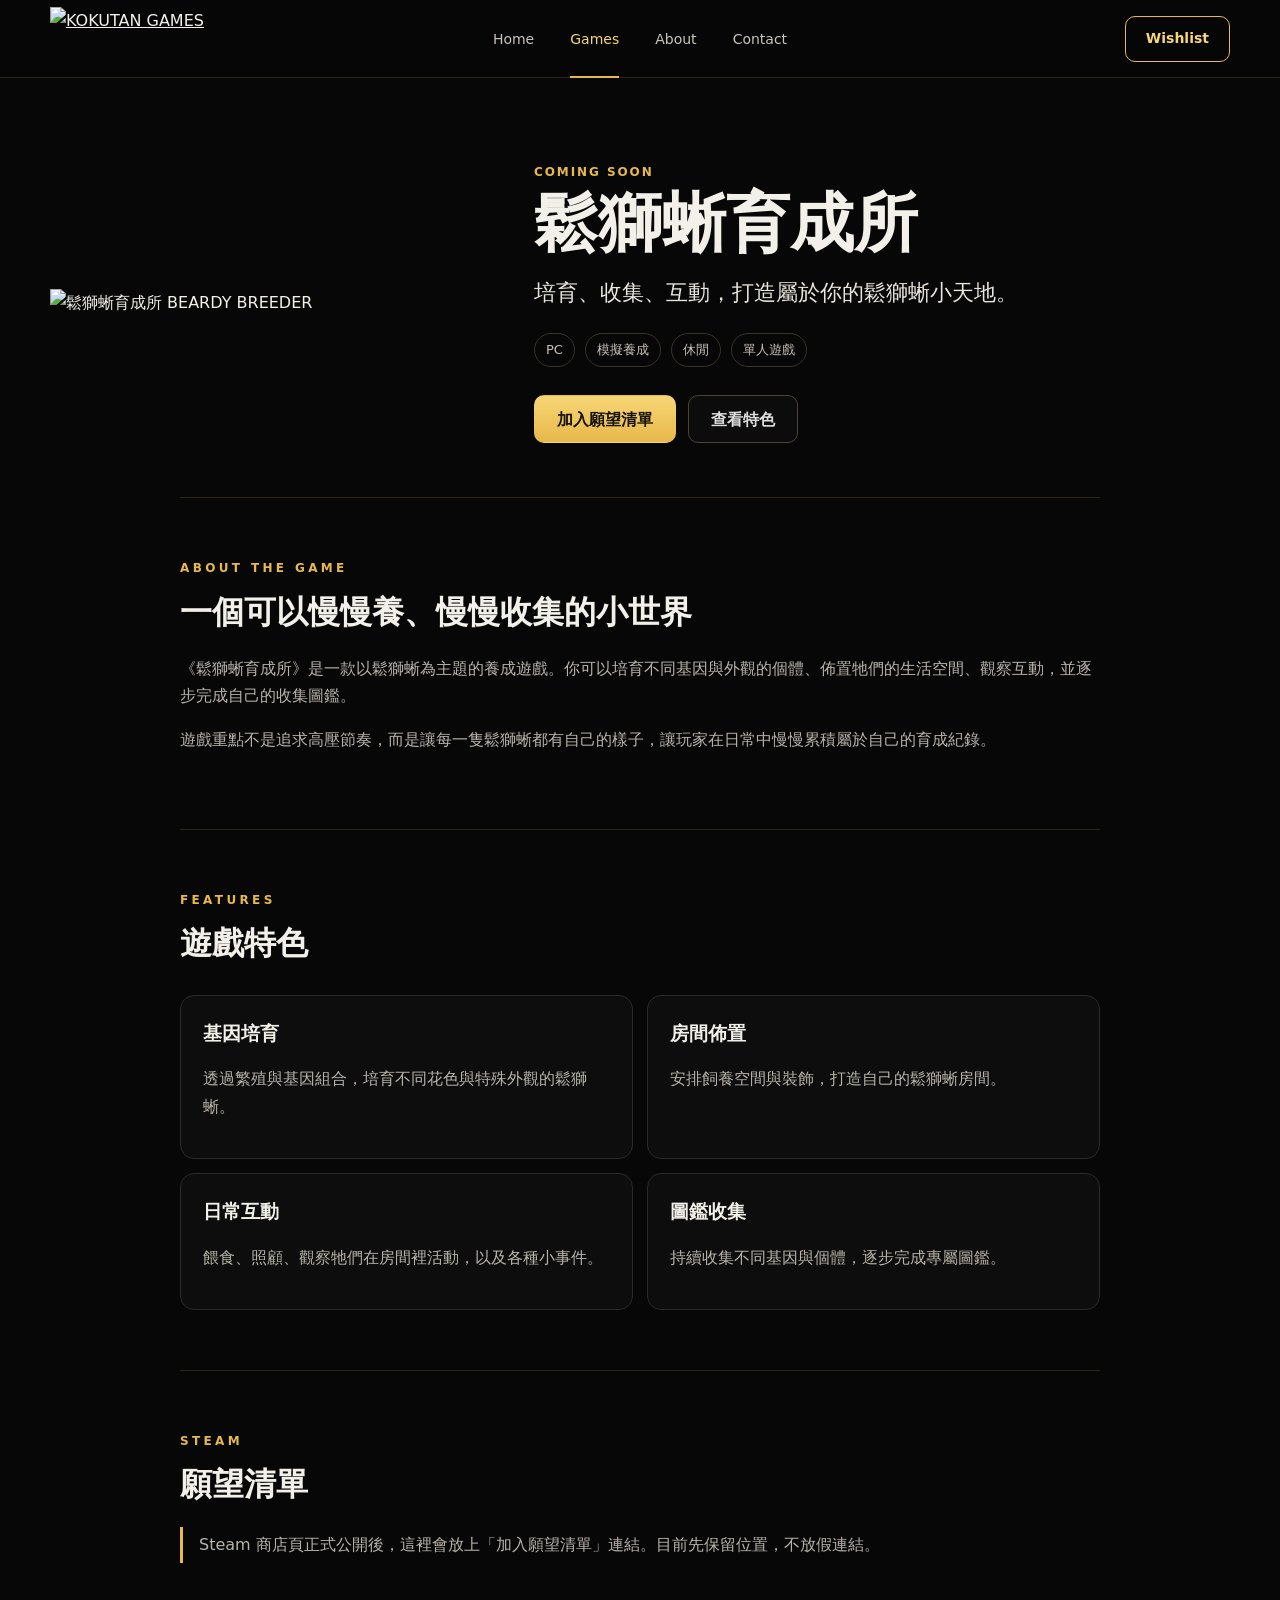
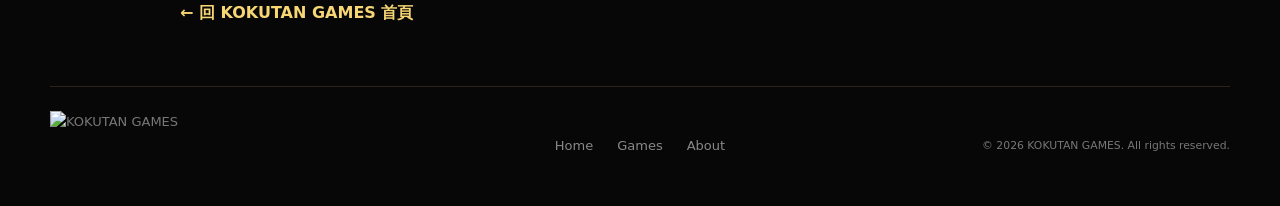
==== games/beardy-breeder.html @ 9c09c3dc "Add Beardie Breeder game page" ====
<!doctype html>
<html lang="zh-Hant">
<head>
  <meta charset="utf-8">
  <meta name="viewport" content="width=device-width,initial-scale=1">
  <title>鬆獅蜥育成所 | KOKUTAN GAMES</title>
  <meta name="description" content="鬆獅蜥育成所 — 培育、收集、互動，打造屬於你的鬆獅蜥小天地。">
  <link rel="stylesheet" href="../style.css">
</head>
<body>
  <header class="site-header">
    <a class="brand" href="../"><img src="../assets/logo-wide.webp" alt="KOKUTAN GAMES"></a>
    <nav class="nav"><a href="../">Home</a><a class="active" href="../#games">Games</a><a href="../#about">About</a><a href="mailto:">Contact</a></nav>
    <a class="header-cta" href="#wishlist">Wishlist</a>
  </header>

  <main>
    <section class="detail-hero">
      <div class="detail-logo"><img src="../assets/beardy-logo.webp" alt="鬆獅蜥育成所 BEARDY BREEDER"></div>
      <div class="detail-copy">
        <p class="status">COMING SOON</p>
        <h1>鬆獅蜥育成所</h1>
        <p class="lead">培育、收集、互動，打造屬於你的鬆獅蜥小天地。</p>
        <div class="detail-meta"><span class="chip">PC</span><span class="chip">模擬養成</span><span class="chip">休閒</span><span class="chip">單人遊戲</span></div>
        <div class="actions"><a class="button primary" href="#wishlist">加入願望清單</a><a class="button secondary" href="#features">查看特色</a></div>
      </div>
    </section>

    <section class="content-block">
      <span class="eyebrow">ABOUT THE GAME</span>
      <h2>一個可以慢慢養、慢慢收集的小世界</h2>
      <p>《鬆獅蜥育成所》是一款以鬆獅蜥為主題的養成遊戲。你可以培育不同基因與外觀的個體、佈置牠們的生活空間、觀察互動，並逐步完成自己的收集圖鑑。</p>
      <p>遊戲重點不是追求高壓節奏，而是讓每一隻鬆獅蜥都有自己的樣子，讓玩家在日常中慢慢累積屬於自己的育成紀錄。</p>
    </section>

    <section class="content-block" id="features">
      <span class="eyebrow">FEATURES</span>
      <h2>遊戲特色</h2>
      <div class="detail-features">
        <div class="detail-feature"><h3>基因培育</h3><p>透過繁殖與基因組合，培育不同花色與特殊外觀的鬆獅蜥。</p></div>
        <div class="detail-feature"><h3>房間佈置</h3><p>安排飼養空間與裝飾，打造自己的鬆獅蜥房間。</p></div>
        <div class="detail-feature"><h3>日常互動</h3><p>餵食、照顧、觀察牠們在房間裡活動，以及各種小事件。</p></div>
        <div class="detail-feature"><h3>圖鑑收集</h3><p>持續收集不同基因與個體，逐步完成專屬圖鑑。</p></div>
      </div>
    </section>

    <section class="content-block" id="wishlist">
      <span class="eyebrow">STEAM</span>
      <h2>願望清單</h2>
      <p class="note">Steam 商店頁正式公開後，這裡會放上「加入願望清單」連結。目前先保留位置，不放假連結。</p>
      <a class="back-link" href="../">← 回 KOKUTAN GAMES 首頁</a>
    </section>
  </main>

  <footer class="site-footer"><img src="../assets/logo-wide.webp" alt="KOKUTAN GAMES"><div class="footer-links"><a href="../">Home</a><a href="../#games">Games</a><a href="../#about">About</a></div><small>© 2026 KOKUTAN GAMES. All rights reserved.</small></footer>
</body>
</html>
---- style.css ----
*{box-sizing:border-box}
:root{--bg:#070707;--panel:#0d0d0d;--panel2:#111;--text:#f3f0e9;--muted:#a8a39a;--line:#2a2418;--gold:#e7b84b;--gold2:#f7d674;--max:1180px}
html{scroll-behavior:smooth}body{margin:0;font-family:Inter,ui-sans-serif,system-ui,-apple-system,"Segoe UI","Noto Sans TC","PingFang TC",sans-serif;color:var(--text);background:var(--bg);line-height:1.7}a{color:inherit}img{max-width:100%}
.site-header{height:78px;padding:0 max(24px,calc((100vw - var(--max))/2));display:grid;grid-template-columns:1fr auto 1fr;align-items:center;border-bottom:1px solid var(--line);background:rgba(7,7,7,.96);position:sticky;top:0;z-index:10}.brand{display:flex;align-items:center;width:220px;height:64px}.brand img{width:100%;height:100%;object-fit:contain;object-position:left center}.nav{display:flex;gap:36px;align-items:center}.nav a{text-decoration:none;color:#c9c4bb;font-size:14px;padding:28px 0 24px;border-bottom:2px solid transparent}.nav a:hover,.nav a.active{color:var(--gold2);border-color:var(--gold)}.header-cta{justify-self:end;text-decoration:none;border:1px solid var(--gold);color:var(--gold2);padding:10px 20px;border-radius:10px;font-weight:700;font-size:14px}
.hero{min-height:620px;display:grid;place-items:center;text-align:center;border-bottom:1px solid var(--line);background:radial-gradient(circle at 50% 36%,rgba(231,184,75,.12),transparent 32%),linear-gradient(180deg,#090909 0%,#070707 100%)}.hero-inner{width:min(900px,calc(100% - 40px));padding:54px 0 64px}.hero-logo{display:block;width:370px;max-width:76vw;aspect-ratio:1/1;object-fit:contain;margin:0 auto 4px;border-radius:4px}.hero h1{margin:-16px 0 6px;font-size:clamp(38px,6vw,68px);letter-spacing:.14em;font-weight:650}.lead{margin:0;font-size:clamp(20px,3vw,30px);color:#e9e5dc}.sublead{margin:8px auto 24px;color:var(--muted);max-width:680px}.button{display:inline-flex;align-items:center;justify-content:center;gap:10px;min-height:48px;padding:0 22px;border-radius:10px;text-decoration:none;font-weight:800;border:1px solid transparent;transition:.2s ease}.button:hover{transform:translateY(-1px)}.primary{background:linear-gradient(180deg,var(--gold2),var(--gold));color:#17120a}.secondary{border-color:#4d4534;background:#0c0c0c;color:#ddd}
.section{width:min(var(--max),calc(100% - 40px));margin:0 auto;padding:82px 0}.section-heading{margin-bottom:28px}.eyebrow{display:block;color:var(--gold);font-size:12px;font-weight:800;letter-spacing:.28em;margin-bottom:6px}.section h2{font-size:clamp(28px,4vw,42px);margin:0;line-height:1.2}.featured-card{display:grid;grid-template-columns:minmax(280px,440px) 1fr;gap:56px;align-items:center;padding:40px;border:1px solid var(--line);background:linear-gradient(135deg,#0c0c0c,#10100f);border-radius:18px}.game-logo-wrap{display:grid;place-items:center;min-height:340px}.game-logo-wrap img{width:100%;max-height:390px;object-fit:contain}.status{color:var(--gold);font-size:12px;font-weight:800;letter-spacing:.16em;margin:0 0 4px}.featured-copy h3,.small-game-card h3{font-size:clamp(30px,4vw,46px);margin:0 0 8px;line-height:1.2}.game-tagline{color:#c9c4ba;font-size:18px;margin:0 0 24px}.feature-grid{display:grid;grid-template-columns:repeat(3,1fr);gap:12px;margin:24px 0}.mini-feature{min-height:72px;border:1px solid #34302a;border-radius:10px;display:flex;align-items:center;gap:10px;padding:0 16px;background:#0a0a0a;font-weight:700}.icon{color:var(--gold2);font-size:22px}.actions{display:flex;gap:12px;flex-wrap:wrap}.small-game-card{margin-top:28px;display:grid;grid-template-columns:220px 1fr;gap:30px;align-items:center;padding:26px;border:1px solid #222;border-radius:16px;background:#0b0b0b}.small-game-card img{width:100%;max-height:180px;object-fit:contain;background:#111;border-radius:10px}.small-game-card h3{font-size:28px}.small-game-card p{color:var(--muted);margin:6px 0 8px}.text-link{color:var(--gold2);text-decoration:none;font-weight:800}.about-section{border-top:1px solid var(--line);text-align:center;max-width:850px}.about-section p{color:var(--muted);font-size:17px}.site-footer{min-height:120px;width:min(var(--max),calc(100% - 40px));margin:0 auto;border-top:1px solid var(--line);display:grid;grid-template-columns:1fr auto 1fr;align-items:center;gap:24px;color:#777;font-size:13px}.site-footer img{width:190px;height:70px;object-fit:contain;object-position:left center}.footer-links{display:flex;gap:24px}.footer-links a{text-decoration:none;color:#888}.site-footer small{justify-self:end}
.detail-hero{width:min(var(--max),calc(100% - 40px));margin:0 auto;padding:84px 0 54px;display:grid;grid-template-columns:420px 1fr;gap:64px;align-items:center}.detail-logo img{width:100%;max-height:430px;object-fit:contain}.detail-copy h1{font-size:clamp(38px,6vw,64px);margin:0 0 12px;line-height:1.18}.detail-copy .lead{font-size:22px}.detail-meta{display:flex;gap:10px;flex-wrap:wrap;margin:22px 0 28px}.chip{border:1px solid #393329;color:#c7c0b5;border-radius:999px;padding:5px 11px;font-size:13px}.content-block{width:min(920px,calc(100% - 40px));margin:0 auto;padding:60px 0;border-top:1px solid var(--line)}.content-block h2{font-size:32px;margin:0 0 14px}.content-block p,.content-block li{color:#b9b3aa}.detail-features{display:grid;grid-template-columns:repeat(2,1fr);gap:14px;margin-top:24px}.detail-feature{border:1px solid #2e2a23;background:#0d0d0d;border-radius:14px;padding:22px}.detail-feature h3{margin:0 0 6px}.note{border-left:3px solid var(--gold);padding:4px 0 4px 16px;color:#cfc7b8}.download-box{padding:24px;border:1px solid #312a1e;background:#0d0c0a;border-radius:14px}code{word-break:break-all;color:#dfc782}.back-link{display:inline-block;margin-top:20px;color:var(--gold2);text-decoration:none;font-weight:800}
@media (max-width:860px){.site-header{grid-template-columns:1fr auto;height:70px}.brand{width:180px;height:56px}.nav{display:none}.header-cta{font-size:13px;padding:8px 14px}.hero{min-height:570px}.hero-logo{width:310px}.hero h1{letter-spacing:.09em}.featured-card{grid-template-columns:1fr;gap:24px;padding:26px}.game-logo-wrap{min-height:auto}.game-logo-wrap img{max-height:320px}.feature-grid{grid-template-columns:1fr}.small-game-card{grid-template-columns:1fr}.small-game-card img{max-width:280px}.site-footer{grid-template-columns:1fr;text-align:center;padding:28px 0}.site-footer img{margin:auto;object-position:center}.site-footer small{justify-self:center}.detail-hero{grid-template-columns:1fr;gap:20px;padding-top:50px}.detail-logo{max-width:500px;margin:auto}}
@media (max-width:520px){.hero-inner{padding-top:34px}.hero-logo{width:270px}.hero h1{font-size:36px}.section{padding:58px 0}.featured-card{padding:20px}.actions .button{width:100%}.detail-features{grid-template-columns:1fr}}
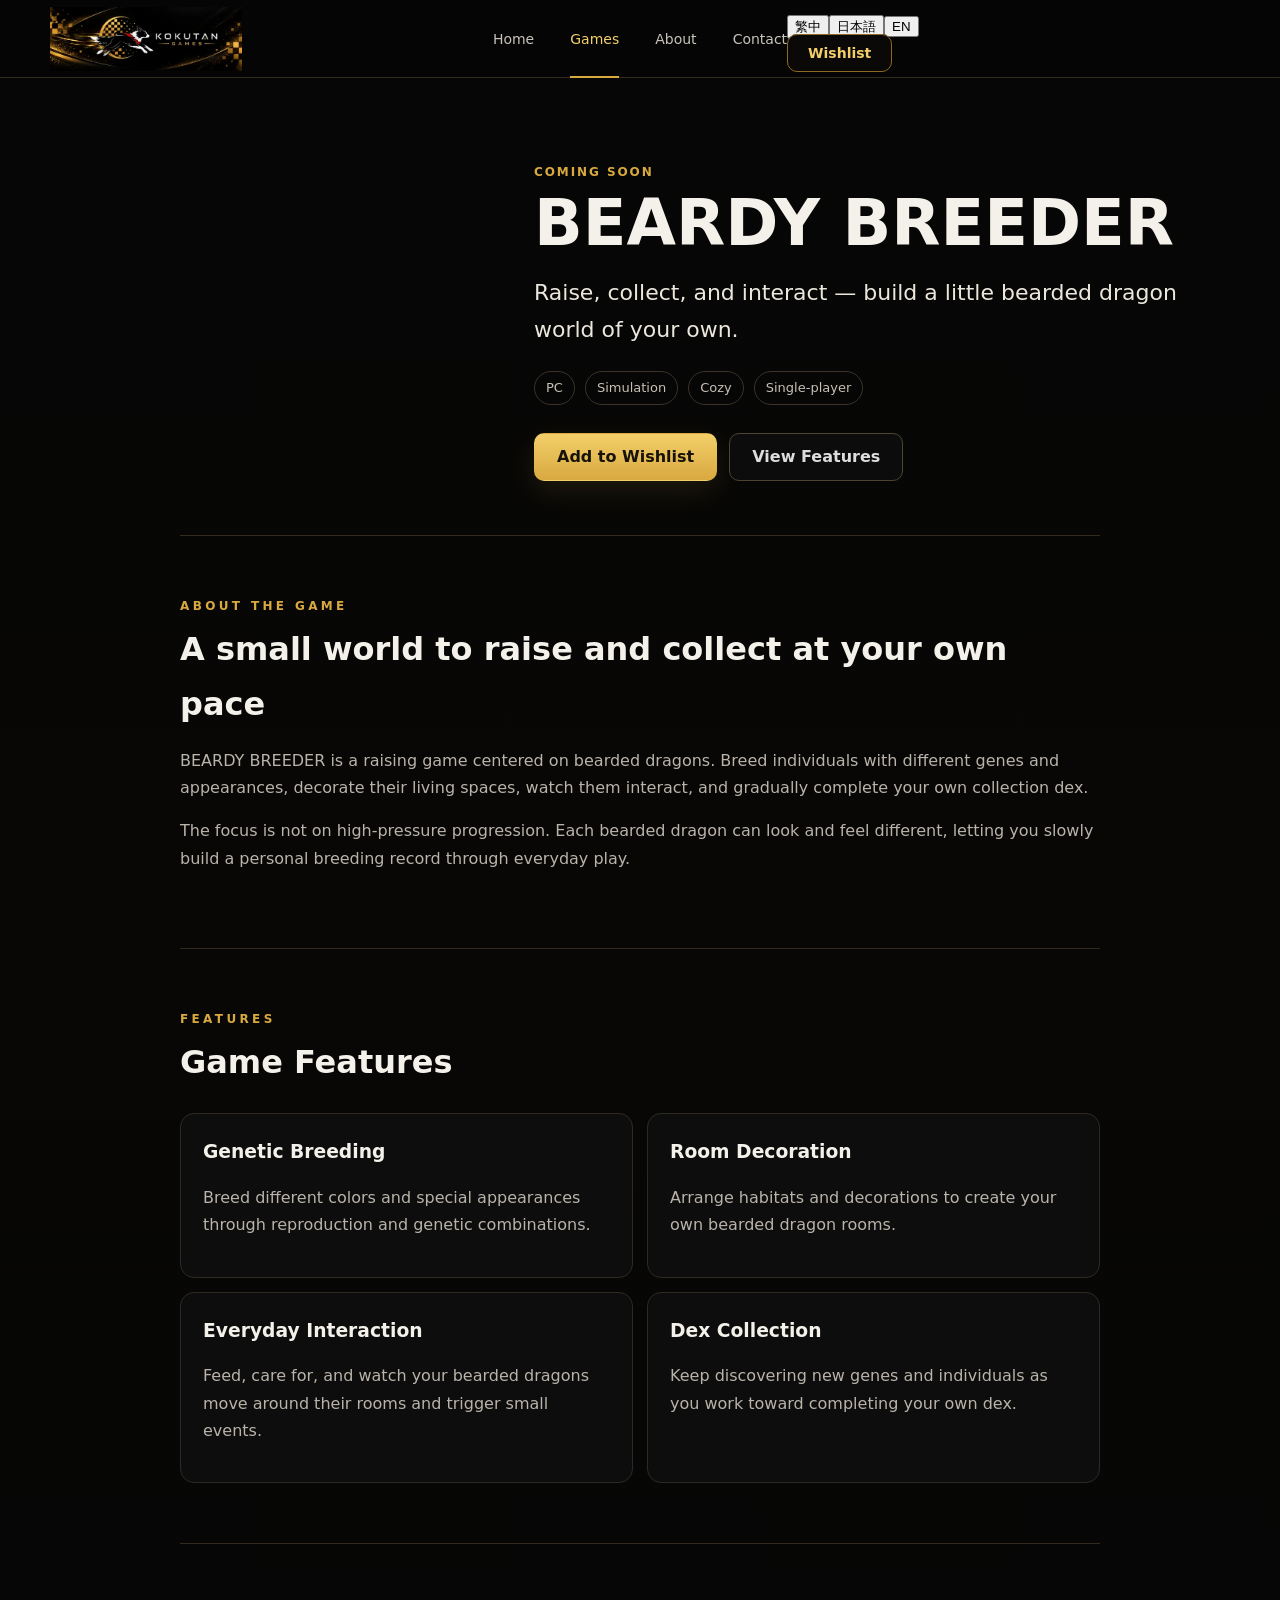
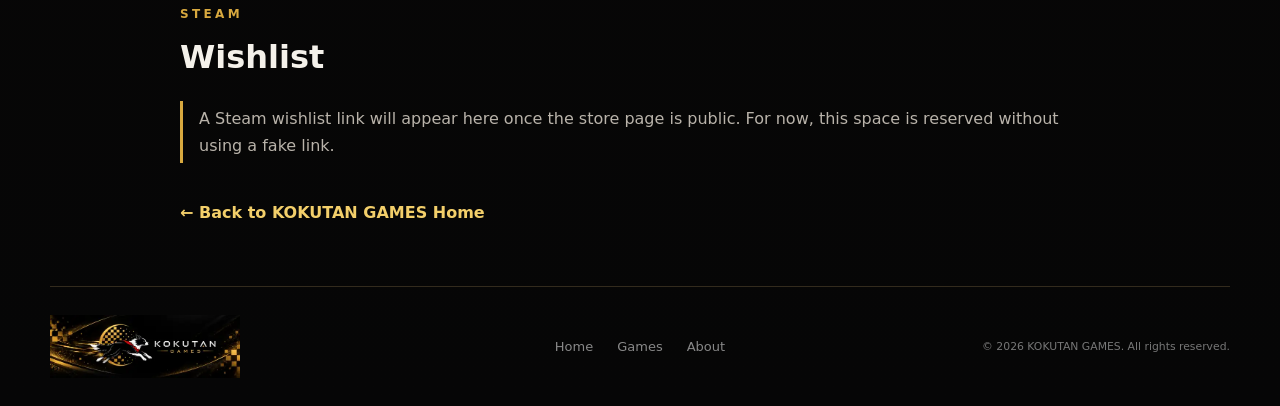
==== commit 694d5469: "Add three-language support to Beardy Breeder page" ====
--- a/games/beardy-breeder.html
+++ b/games/beardy-breeder.html
@@ -7,51 +7,52 @@
   <meta name="description" content="鬆獅蜥育成所 — 培育、收集、互動，打造屬於你的鬆獅蜥小天地。">
   <link rel="stylesheet" href="../style.css">
 </head>
-<body>
+<body data-page="beardy">
   <header class="site-header">
-    <a class="brand" href="../"><img src="../assets/logo-wide.webp" alt="KOKUTAN GAMES"></a>
-    <nav class="nav"><a href="../">Home</a><a class="active" href="../#games">Games</a><a href="../#about">About</a><a href="mailto:">Contact</a></nav>
-    <a class="header-cta" href="#wishlist">Wishlist</a>
+    <a class="brand" href="../" aria-label="KOKUTAN GAMES"><img src="../assets/logo-wide.webp" alt="KOKUTAN GAMES"></a>
+    <nav class="nav"><a href="../" data-i18n="nav.home">Home</a><a class="active" href="../#games" data-i18n="nav.games">Games</a><a href="../#about" data-i18n="nav.about">About</a><a href="mailto:" data-i18n="nav.contact">Contact</a></nav>
+    <div class="header-tools"><div class="language-switcher" aria-label="Language"><button type="button" data-lang-btn="zh-Hant">繁中</button><button type="button" data-lang-btn="ja">日本語</button><button type="button" data-lang-btn="en">EN</button></div><a class="header-cta" href="#wishlist" data-i18n="nav.wishlist">願望清單</a></div>
   </header>
 
   <main>
     <section class="detail-hero">
-      <div class="detail-logo"><img src="../assets/beardy-logo.webp" alt="鬆獅蜥育成所 BEARDY BREEDER"></div>
+      <div class="detail-logo"><img src="../assets/beardy-logo.webp" data-logo-localized data-logo-zh="../assets/beardy-logo.webp" data-logo-ja="../assets/beardy-logo-ja.png" data-logo-en="../assets/beardy-logo-en.png" alt="鬆獅蜥育成所"></div>
       <div class="detail-copy">
-        <p class="status">COMING SOON</p>
-        <h1>鬆獅蜥育成所</h1>
-        <p class="lead">培育、收集、互動，打造屬於你的鬆獅蜥小天地。</p>
-        <div class="detail-meta"><span class="chip">PC</span><span class="chip">模擬養成</span><span class="chip">休閒</span><span class="chip">單人遊戲</span></div>
-        <div class="actions"><a class="button primary" href="#wishlist">加入願望清單</a><a class="button secondary" href="#features">查看特色</a></div>
+        <p class="status" data-i18n="game.status">即將推出</p>
+        <h1 data-i18n="game.title">鬆獅蜥育成所</h1>
+        <p class="lead" data-i18n="game.lead">培育、收集、互動，打造屬於你的鬆獅蜥小天地。</p>
+        <div class="detail-meta"><span class="chip">PC</span><span class="chip" data-i18n="tag.sim">模擬養成</span><span class="chip" data-i18n="tag.cozy">休閒療癒</span><span class="chip" data-i18n="tag.single">單人遊戲</span></div>
+        <div class="actions"><a class="button primary" href="#wishlist" data-i18n="cta.wishlist">加入願望清單</a><a class="button secondary" href="#features" data-i18n="cta.features">查看特色</a></div>
       </div>
     </section>
 
     <section class="content-block">
-      <span class="eyebrow">ABOUT THE GAME</span>
-      <h2>一個可以慢慢養、慢慢收集的小世界</h2>
-      <p>《鬆獅蜥育成所》是一款以鬆獅蜥為主題的養成遊戲。你可以培育不同基因與外觀的個體、佈置牠們的生活空間、觀察互動，並逐步完成自己的收集圖鑑。</p>
-      <p>遊戲重點不是追求高壓節奏，而是讓每一隻鬆獅蜥都有自己的樣子，讓玩家在日常中慢慢累積屬於自己的育成紀錄。</p>
+      <span class="eyebrow" data-i18n="about.eyebrow">關於遊戲</span>
+      <h2 data-i18n="about.heading">一個可以慢慢養、慢慢收集的小世界</h2>
+      <p data-i18n="about.p1">《鬆獅蜥育成所》是一款以鬆獅蜥為主題的養成遊戲。你可以培育不同基因與外觀的個體、佈置牠們的生活空間、觀察互動，並逐步完成自己的收集圖鑑。</p>
+      <p data-i18n="about.p2">遊戲重點不是追求高壓節奏，而是讓每一隻鬆獅蜥都有自己的樣子，讓玩家在日常中慢慢累積屬於自己的育成紀錄。</p>
     </section>
 
     <section class="content-block" id="features">
-      <span class="eyebrow">FEATURES</span>
-      <h2>遊戲特色</h2>
+      <span class="eyebrow" data-i18n="features.eyebrow">遊戲特色</span>
+      <h2 data-i18n="features.heading">遊戲特色</h2>
       <div class="detail-features">
-        <div class="detail-feature"><h3>基因培育</h3><p>透過繁殖與基因組合，培育不同花色與特殊外觀的鬆獅蜥。</p></div>
-        <div class="detail-feature"><h3>房間佈置</h3><p>安排飼養空間與裝飾，打造自己的鬆獅蜥房間。</p></div>
-        <div class="detail-feature"><h3>日常互動</h3><p>餵食、照顧、觀察牠們在房間裡活動，以及各種小事件。</p></div>
-        <div class="detail-feature"><h3>圖鑑收集</h3><p>持續收集不同基因與個體，逐步完成專屬圖鑑。</p></div>
+        <div class="detail-feature"><h3 data-i18n="f1.title">基因培育</h3><p data-i18n="f1.body">透過繁殖與基因組合，培育不同花色與特殊外觀的鬆獅蜥。</p></div>
+        <div class="detail-feature"><h3 data-i18n="f2.title">房間佈置</h3><p data-i18n="f2.body">安排飼養空間與裝飾，打造自己的鬆獅蜥房間。</p></div>
+        <div class="detail-feature"><h3 data-i18n="f3.title">日常互動</h3><p data-i18n="f3.body">餵食、照顧、觀察牠們在房間裡活動，以及各種小事件。</p></div>
+        <div class="detail-feature"><h3 data-i18n="f4.title">圖鑑收集</h3><p data-i18n="f4.body">持續收集不同基因與個體，逐步完成專屬圖鑑。</p></div>
       </div>
     </section>
 
     <section class="content-block" id="wishlist">
       <span class="eyebrow">STEAM</span>
-      <h2>願望清單</h2>
-      <p class="note">Steam 商店頁正式公開後，這裡會放上「加入願望清單」連結。目前先保留位置，不放假連結。</p>
-      <a class="back-link" href="../">← 回 KOKUTAN GAMES 首頁</a>
+      <h2 data-i18n="wish.heading">願望清單</h2>
+      <p class="note" data-i18n="wish.note">Steam 商店頁正式公開後，這裡會放上「加入願望清單」連結。目前先保留位置，不放假連結。</p>
+      <a class="back-link" href="../" data-i18n="back">← 回 KOKUTAN GAMES 首頁</a>
     </section>
   </main>
 
-  <footer class="site-footer"><img src="../assets/logo-wide.webp" alt="KOKUTAN GAMES"><div class="footer-links"><a href="../">Home</a><a href="../#games">Games</a><a href="../#about">About</a></div><small>© 2026 KOKUTAN GAMES. All rights reserved.</small></footer>
+  <footer class="site-footer"><img src="../assets/logo-wide.webp" alt="KOKUTAN GAMES"><div class="footer-links"><a href="../" data-i18n="nav.home">Home</a><a href="../#games" data-i18n="nav.games">Games</a><a href="../#about" data-i18n="nav.about">About</a></div><small data-i18n="footer.rights">© 2026 KOKUTAN GAMES. All rights reserved.</small></footer>
+  <script src="../i18n.js" defer></script>
 </body>
-</html>
+</html>
--- a/style.css
+++ b/style.css
@@ -1,9 +1,9 @@
 *{box-sizing:border-box}
-:root{--bg:#070707;--panel:#0d0d0d;--panel2:#111;--text:#f3f0e9;--muted:#a8a39a;--line:#2a2418;--gold:#e7b84b;--gold2:#f7d674;--max:1180px}
-html{scroll-behavior:smooth}body{margin:0;font-family:Inter,ui-sans-serif,system-ui,-apple-system,"Segoe UI","Noto Sans TC","PingFang TC",sans-serif;color:var(--text);background:var(--bg);line-height:1.7}a{color:inherit}img{max-width:100%}
-.site-header{height:78px;padding:0 max(24px,calc((100vw - var(--max))/2));display:grid;grid-template-columns:1fr auto 1fr;align-items:center;border-bottom:1px solid var(--line);background:rgba(7,7,7,.96);position:sticky;top:0;z-index:10}.brand{display:flex;align-items:center;width:220px;height:64px}.brand img{width:100%;height:100%;object-fit:contain;object-position:left center}.nav{display:flex;gap:36px;align-items:center}.nav a{text-decoration:none;color:#c9c4bb;font-size:14px;padding:28px 0 24px;border-bottom:2px solid transparent}.nav a:hover,.nav a.active{color:var(--gold2);border-color:var(--gold)}.header-cta{justify-self:end;text-decoration:none;border:1px solid var(--gold);color:var(--gold2);padding:10px 20px;border-radius:10px;font-weight:700;font-size:14px}
-.hero{min-height:620px;display:grid;place-items:center;text-align:center;border-bottom:1px solid var(--line);background:radial-gradient(circle at 50% 36%,rgba(231,184,75,.12),transparent 32%),linear-gradient(180deg,#090909 0%,#070707 100%)}.hero-inner{width:min(900px,calc(100% - 40px));padding:54px 0 64px}.hero-logo{display:block;width:370px;max-width:76vw;aspect-ratio:1/1;object-fit:contain;margin:0 auto 4px;border-radius:4px}.hero h1{margin:-16px 0 6px;font-size:clamp(38px,6vw,68px);letter-spacing:.14em;font-weight:650}.lead{margin:0;font-size:clamp(20px,3vw,30px);color:#e9e5dc}.sublead{margin:8px auto 24px;color:var(--muted);max-width:680px}.button{display:inline-flex;align-items:center;justify-content:center;gap:10px;min-height:48px;padding:0 22px;border-radius:10px;text-decoration:none;font-weight:800;border:1px solid transparent;transition:.2s ease}.button:hover{transform:translateY(-1px)}.primary{background:linear-gradient(180deg,var(--gold2),var(--gold));color:#17120a}.secondary{border-color:#4d4534;background:#0c0c0c;color:#ddd}
-.section{width:min(var(--max),calc(100% - 40px));margin:0 auto;padding:82px 0}.section-heading{margin-bottom:28px}.eyebrow{display:block;color:var(--gold);font-size:12px;font-weight:800;letter-spacing:.28em;margin-bottom:6px}.section h2{font-size:clamp(28px,4vw,42px);margin:0;line-height:1.2}.featured-card{display:grid;grid-template-columns:minmax(280px,440px) 1fr;gap:56px;align-items:center;padding:40px;border:1px solid var(--line);background:linear-gradient(135deg,#0c0c0c,#10100f);border-radius:18px}.game-logo-wrap{display:grid;place-items:center;min-height:340px}.game-logo-wrap img{width:100%;max-height:390px;object-fit:contain}.status{color:var(--gold);font-size:12px;font-weight:800;letter-spacing:.16em;margin:0 0 4px}.featured-copy h3,.small-game-card h3{font-size:clamp(30px,4vw,46px);margin:0 0 8px;line-height:1.2}.game-tagline{color:#c9c4ba;font-size:18px;margin:0 0 24px}.feature-grid{display:grid;grid-template-columns:repeat(3,1fr);gap:12px;margin:24px 0}.mini-feature{min-height:72px;border:1px solid #34302a;border-radius:10px;display:flex;align-items:center;gap:10px;padding:0 16px;background:#0a0a0a;font-weight:700}.icon{color:var(--gold2);font-size:22px}.actions{display:flex;gap:12px;flex-wrap:wrap}.small-game-card{margin-top:28px;display:grid;grid-template-columns:220px 1fr;gap:30px;align-items:center;padding:26px;border:1px solid #222;border-radius:16px;background:#0b0b0b}.small-game-card img{width:100%;max-height:180px;object-fit:contain;background:#111;border-radius:10px}.small-game-card h3{font-size:28px}.small-game-card p{color:var(--muted);margin:6px 0 8px}.text-link{color:var(--gold2);text-decoration:none;font-weight:800}.about-section{border-top:1px solid var(--line);text-align:center;max-width:850px}.about-section p{color:var(--muted);font-size:17px}.site-footer{min-height:120px;width:min(var(--max),calc(100% - 40px));margin:0 auto;border-top:1px solid var(--line);display:grid;grid-template-columns:1fr auto 1fr;align-items:center;gap:24px;color:#777;font-size:13px}.site-footer img{width:190px;height:70px;object-fit:contain;object-position:left center}.footer-links{display:flex;gap:24px}.footer-links a{text-decoration:none;color:#888}.site-footer small{justify-self:end}
+:root{--bg:#060606;--panel:#0d0d0d;--panel2:#11110f;--text:#f4f1ea;--muted:#aaa49a;--line:#332b1d;--line-soft:#201b14;--gold:#d8a93f;--gold2:#f3cf6a;--gold3:#8d6925;--max:1180px}
+html{scroll-behavior:smooth}body{margin:0;font-family:Inter,ui-sans-serif,system-ui,-apple-system,"Segoe UI","Noto Sans TC","PingFang TC",sans-serif;color:var(--text);background:linear-gradient(180deg,#060606 0%,#080706 45%,#060606 100%);line-height:1.7}a{color:inherit}img{max-width:100%}
+.site-header{height:78px;padding:0 max(24px,calc((100vw - var(--max))/2));display:grid;grid-template-columns:1fr auto 1fr;align-items:center;border-bottom:1px solid var(--line);background:rgba(6,6,6,.94);backdrop-filter:blur(12px);position:sticky;top:0;z-index:20}.brand{display:flex;align-items:center;width:220px;height:64px}.brand img{width:100%;height:100%;object-fit:contain;object-position:left center}.nav{display:flex;gap:36px;align-items:center}.nav a{text-decoration:none;color:#c8c3bb;font-size:14px;padding:28px 0 24px;border-bottom:2px solid transparent}.nav a:hover,.nav a.active{color:var(--gold2);border-color:var(--gold)}.header-cta{justify-self:end;text-decoration:none;border:1px solid var(--gold3);color:var(--gold2);padding:10px 20px;border-radius:10px;font-weight:750;font-size:14px;background:#0a0907;transition:.2s ease}.header-cta:hover{border-color:var(--gold2);box-shadow:0 0 0 3px rgba(243,207,106,.06)}
+.hero{min-height:690px;display:grid;place-items:center;text-align:center;border-bottom:1px solid var(--line);position:relative;overflow:hidden;background:radial-gradient(circle at 50% 39%,rgba(216,169,63,.14),transparent 28%),radial-gradient(circle at 50% 70%,rgba(120,80,20,.10),transparent 36%),linear-gradient(180deg,#080808 0%,#080706 55%,#050505 100%)}.hero:before,.hero:after{content:"";position:absolute;left:-8%;right:-8%;height:1px;background:linear-gradient(90deg,transparent,rgba(216,169,63,.22),transparent);transform:rotate(-7deg)}.hero:before{top:36%}.hero:after{top:67%;transform:rotate(7deg)}.hero-glow{position:absolute;width:min(760px,80vw);height:min(760px,80vw);border-radius:50%;border:1px solid rgba(216,169,63,.10);box-shadow:0 0 90px rgba(216,169,63,.07),inset 0 0 70px rgba(216,169,63,.05);pointer-events:none}.hero-inner{position:relative;z-index:2;width:min(900px,calc(100% - 40px));padding:42px 0 58px}.hero-logo{display:block;width:410px;max-width:78vw;aspect-ratio:1/1;object-fit:contain;margin:0 auto 0;filter:drop-shadow(0 18px 36px rgba(0,0,0,.45))}.hero h1{margin:-26px 0 2px;font-size:clamp(40px,6vw,70px);letter-spacing:.16em;font-weight:620}.lead{margin:0;font-size:clamp(20px,3vw,30px);color:#ece7dc}.sublead{margin:8px auto 26px;color:#c7bfae;max-width:680px;font-size:17px}.hero-cta{min-width:210px}.button{display:inline-flex;align-items:center;justify-content:center;gap:10px;min-height:48px;padding:0 22px;border-radius:10px;text-decoration:none;font-weight:800;border:1px solid transparent;transition:.2s ease}.button:hover{transform:translateY(-1px)}.primary{background:linear-gradient(180deg,var(--gold2),var(--gold));color:#17120a;box-shadow:0 10px 30px rgba(216,169,63,.12)}.secondary{border-color:#4d4534;background:#0c0c0c;color:#ddd}
+.section{width:min(var(--max),calc(100% - 40px));margin:0 auto;padding:82px 0}.featured-section{position:relative}.featured-section:before{content:"";position:absolute;top:0;left:50%;width:72%;height:280px;transform:translateX(-50%);background:radial-gradient(ellipse at center,rgba(216,169,63,.045),transparent 70%);pointer-events:none}.section-heading{margin-bottom:28px}.compact-heading{display:flex;align-items:end;justify-content:space-between;gap:20px}.eyebrow{display:block;color:var(--gold);font-size:12px;font-weight:800;letter-spacing:.28em;margin-bottom:6px}.section h2{font-size:clamp(28px,4vw,42px);margin:0;line-height:1.2}.featured-card{display:grid;grid-template-columns:minmax(340px,470px) 1fr;gap:58px;align-items:center;padding:46px;border:1px solid var(--line);background:linear-gradient(135deg,#0b0b0b 0%,#10100e 58%,#0a0908 100%);border-radius:20px;position:relative;overflow:hidden;box-shadow:0 22px 70px rgba(0,0,0,.22)}.featured-card:after{content:"";position:absolute;width:420px;height:420px;border-radius:50%;left:-110px;top:-120px;background:radial-gradient(circle,rgba(216,169,63,.12),rgba(216,169,63,.025) 45%,transparent 68%);pointer-events:none}.featured-visual{position:relative;min-height:360px;display:grid;place-items:center}.game-logo-wrap{display:grid;place-items:center;min-height:340px;position:relative;z-index:2}.game-logo-wrap img{width:100%;max-width:440px;max-height:390px;object-fit:contain;filter:drop-shadow(0 20px 34px rgba(0,0,0,.45))}.featured-orbit{position:absolute;width:310px;height:310px;border-radius:50%;border:1px solid rgba(216,169,63,.12);box-shadow:0 0 60px rgba(216,169,63,.05)}.status{color:var(--gold);font-size:12px;font-weight:800;letter-spacing:.16em;margin:0 0 4px}.featured-copy{position:relative;z-index:2}.featured-copy h3,.small-game-card h3{font-size:clamp(30px,4vw,46px);margin:0 0 8px;line-height:1.2}.game-tagline{color:#d0c8bb;font-size:19px;margin:0 0 10px}.game-summary{color:var(--muted);font-size:15px;max-width:590px;margin:0}.feature-grid{display:grid;grid-template-columns:repeat(3,1fr);gap:12px;margin:26px 0}.mini-feature{min-height:76px;border:1px solid #373128;border-radius:12px;display:flex;align-items:center;gap:10px;padding:0 16px;background:linear-gradient(180deg,#0d0d0c,#090909);font-weight:700}.icon{color:var(--gold2);font-size:22px}.actions{display:flex;gap:12px;flex-wrap:wrap}.small-game-card{margin-top:30px;display:grid;grid-template-columns:190px 1fr;gap:30px;align-items:center;padding:24px 28px;border:1px solid #25211a;border-radius:16px;background:linear-gradient(180deg,#0b0b0b,#090909)}.small-game-card img{width:100%;max-height:155px;object-fit:contain;background:#111;border-radius:10px}.small-game-card h3{font-size:28px}.small-game-card p{color:var(--muted);margin:6px 0 8px}.text-link{color:var(--gold2);text-decoration:none;font-weight:800}.about-section{border-top:1px solid var(--line);text-align:center;max-width:850px;padding-top:74px}.about-section h2{margin-top:6px}.about-section p{color:var(--muted);font-size:17px;max-width:760px;margin:16px auto 0}.site-footer{min-height:120px;width:min(var(--max),calc(100% - 40px));margin:0 auto;border-top:1px solid var(--line);display:grid;grid-template-columns:1fr auto 1fr;align-items:center;gap:24px;color:#777;font-size:13px}.site-footer img{width:190px;height:70px;object-fit:contain;object-position:left center}.footer-links{display:flex;gap:24px}.footer-links a{text-decoration:none;color:#888}.site-footer small{justify-self:end}
 .detail-hero{width:min(var(--max),calc(100% - 40px));margin:0 auto;padding:84px 0 54px;display:grid;grid-template-columns:420px 1fr;gap:64px;align-items:center}.detail-logo img{width:100%;max-height:430px;object-fit:contain}.detail-copy h1{font-size:clamp(38px,6vw,64px);margin:0 0 12px;line-height:1.18}.detail-copy .lead{font-size:22px}.detail-meta{display:flex;gap:10px;flex-wrap:wrap;margin:22px 0 28px}.chip{border:1px solid #393329;color:#c7c0b5;border-radius:999px;padding:5px 11px;font-size:13px}.content-block{width:min(920px,calc(100% - 40px));margin:0 auto;padding:60px 0;border-top:1px solid var(--line)}.content-block h2{font-size:32px;margin:0 0 14px}.content-block p,.content-block li{color:#b9b3aa}.detail-features{display:grid;grid-template-columns:repeat(2,1fr);gap:14px;margin-top:24px}.detail-feature{border:1px solid #2e2a23;background:#0d0d0d;border-radius:14px;padding:22px}.detail-feature h3{margin:0 0 6px}.note{border-left:3px solid var(--gold);padding:4px 0 4px 16px;color:#cfc7b8}.download-box{padding:24px;border:1px solid #312a1e;background:#0d0c0a;border-radius:14px}code{word-break:break-all;color:#dfc782}.back-link{display:inline-block;margin-top:20px;color:var(--gold2);text-decoration:none;font-weight:800}
-@media (max-width:860px){.site-header{grid-template-columns:1fr auto;height:70px}.brand{width:180px;height:56px}.nav{display:none}.header-cta{font-size:13px;padding:8px 14px}.hero{min-height:570px}.hero-logo{width:310px}.hero h1{letter-spacing:.09em}.featured-card{grid-template-columns:1fr;gap:24px;padding:26px}.game-logo-wrap{min-height:auto}.game-logo-wrap img{max-height:320px}.feature-grid{grid-template-columns:1fr}.small-game-card{grid-template-columns:1fr}.small-game-card img{max-width:280px}.site-footer{grid-template-columns:1fr;text-align:center;padding:28px 0}.site-footer img{margin:auto;object-position:center}.site-footer small{justify-self:center}.detail-hero{grid-template-columns:1fr;gap:20px;padding-top:50px}.detail-logo{max-width:500px;margin:auto}}
-@media (max-width:520px){.hero-inner{padding-top:34px}.hero-logo{width:270px}.hero h1{font-size:36px}.section{padding:58px 0}.featured-card{padding:20px}.actions .button{width:100%}.detail-features{grid-template-columns:1fr}}
+@media (max-width:860px){.site-header{grid-template-columns:1fr auto;height:70px}.brand{width:180px;height:56px}.nav{display:none}.header-cta{font-size:13px;padding:8px 14px}.hero{min-height:610px}.hero-logo{width:330px}.hero h1{letter-spacing:.09em}.featured-card{grid-template-columns:1fr;gap:20px;padding:28px}.featured-visual{min-height:auto}.game-logo-wrap{min-height:auto}.game-logo-wrap img{max-height:330px}.feature-grid{grid-template-columns:1fr}.small-game-card{grid-template-columns:1fr}.small-game-card img{max-width:280px}.site-footer{grid-template-columns:1fr;text-align:center;padding:28px 0}.site-footer img{margin:auto;object-position:center}.site-footer small{justify-self:center}.detail-hero{grid-template-columns:1fr;gap:20px;padding-top:50px}.detail-logo{max-width:500px;margin:auto}}
+@media (max-width:520px){.hero-inner{padding-top:30px}.hero-logo{width:285px}.hero h1{font-size:36px}.section{padding:58px 0}.featured-card{padding:20px}.actions .button{width:100%}.detail-features{grid-template-columns:1fr}.compact-heading{display:block}}
